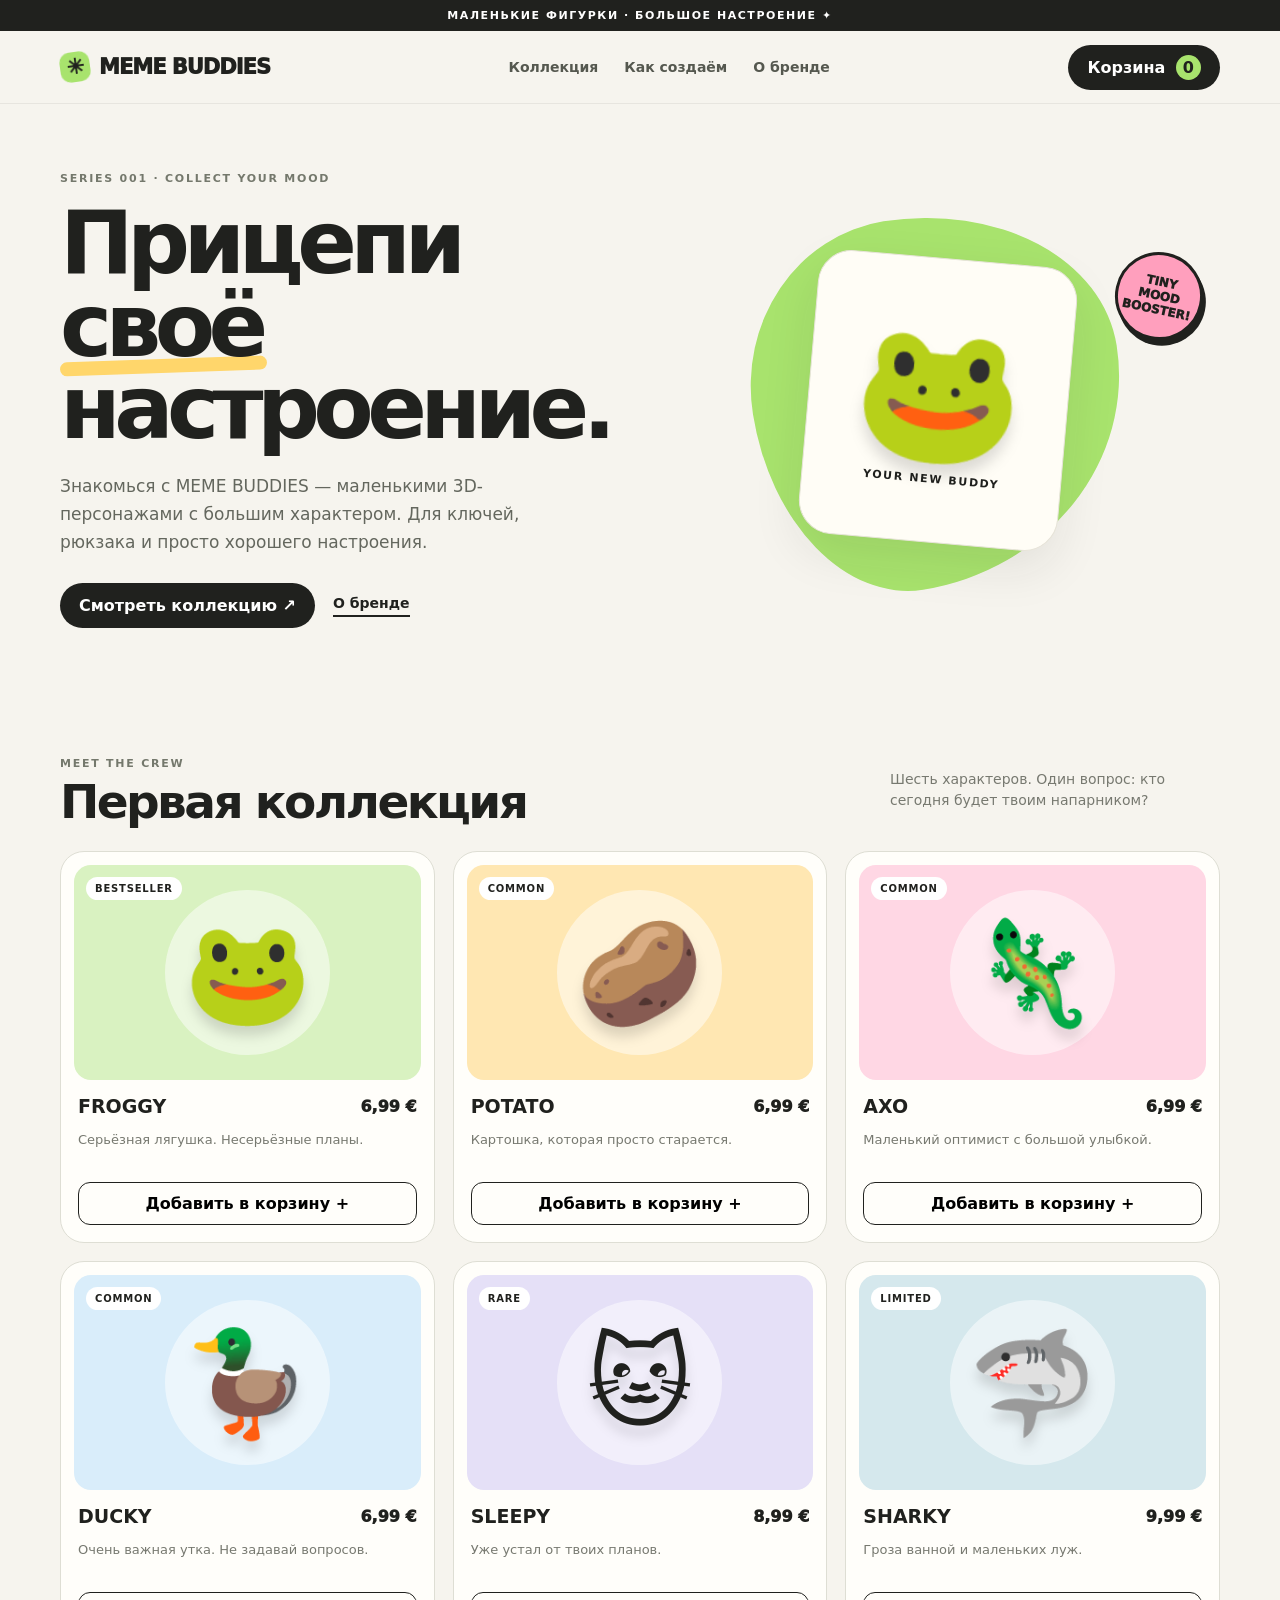
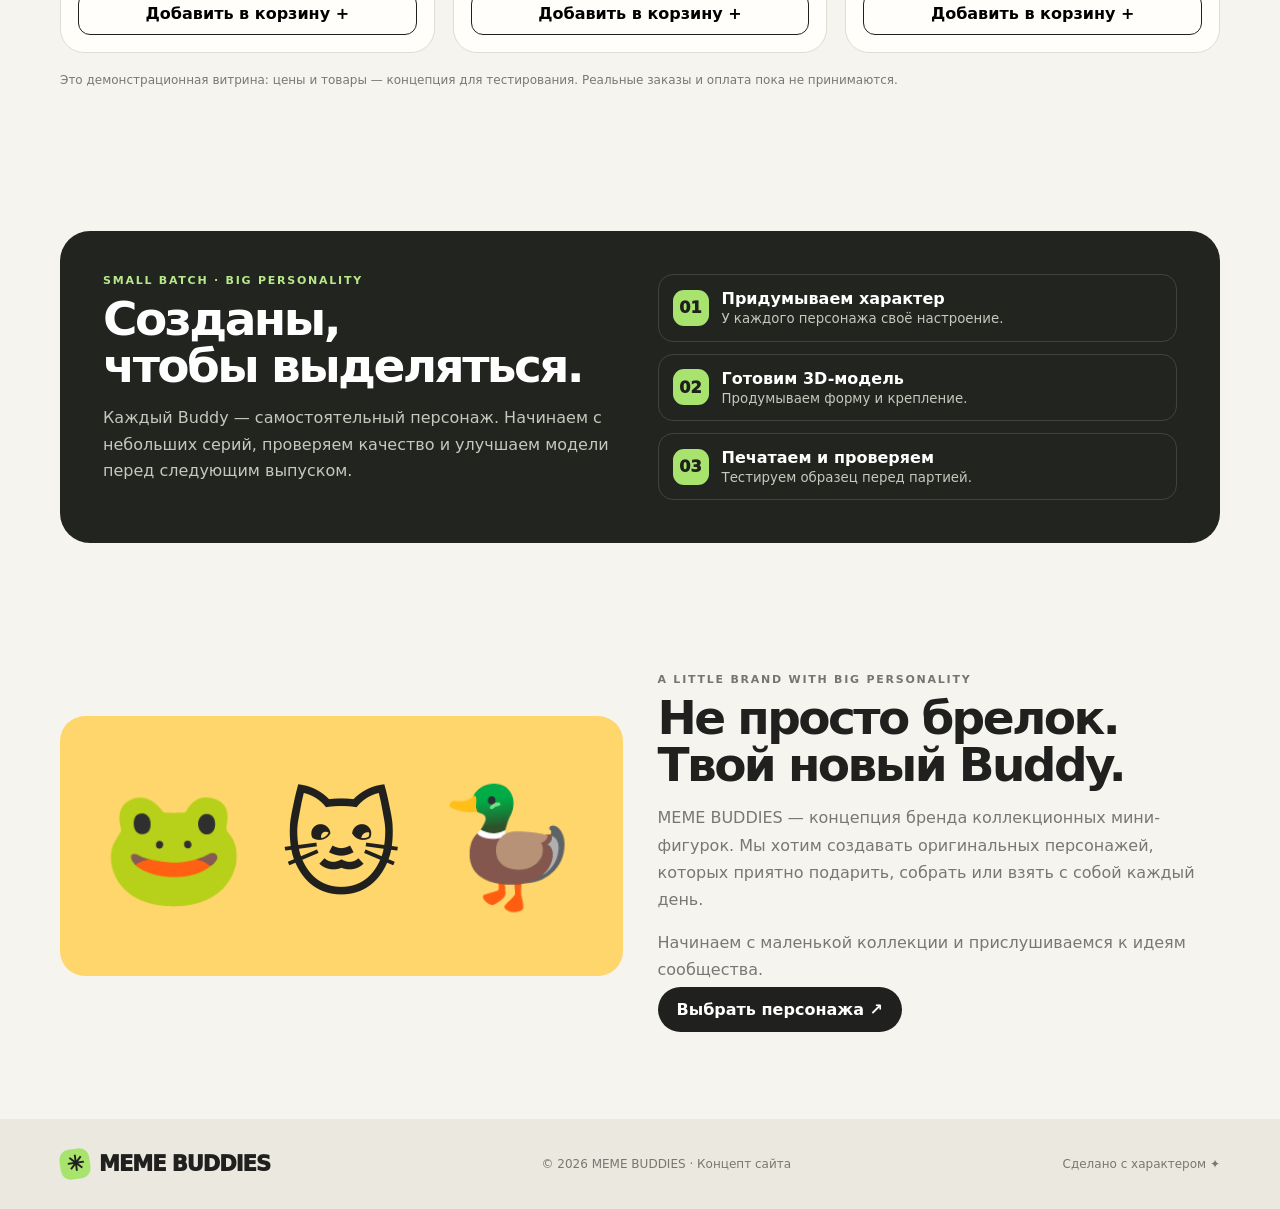
==== index.html @ 2f9e74a9 "Add MEME BUDDIES storefront prototype" ====
<!doctype html>
<html lang="ru">
<head>
<meta charset="utf-8">
<meta name="viewport" content="width=device-width,initial-scale=1">
<meta name="theme-color" content="#f6f4ee">
<meta name="description" content="MEME BUDDIES — коллекционные 3D-брелки с характером. Прицепи своё настроение!">
<title>MEME BUDDIES — прицепи своё настроение</title>
<style>
:root{--bg:#f6f4ee;--ink:#20211e;--muted:#777970;--green:#a8e36d;--pink:#ff9fbd;--yellow:#ffd66b;--blue:#a8d8f2;--line:#deded4;--white:#fffefa;--shadow:0 18px 50px #20211e17}
*{box-sizing:border-box}html{scroll-behavior:smooth}body{margin:0;background:var(--bg);color:var(--ink);font-family:Inter,system-ui,-apple-system,"Segoe UI",sans-serif}a{color:inherit;text-decoration:none}button{font:inherit;cursor:pointer}.wrap{width:min(1160px,calc(100% - 40px));margin:auto}.announcement{background:var(--ink);color:white;text-align:center;padding:9px;font-size:11px;letter-spacing:.14em;font-weight:800}header{position:sticky;top:0;z-index:5;background:#f6f4eeeF;backdrop-filter:blur(12px);border-bottom:1px solid #20211e12}.nav{height:72px;display:flex;align-items:center;justify-content:space-between;gap:20px}.logo{font-size:21px;font-weight:1000;letter-spacing:-1px;display:flex;align-items:center;gap:9px}.mark{width:30px;height:30px;border-radius:10px;background:var(--green);display:grid;place-items:center;transform:rotate(-8deg)}.navlinks{display:flex;gap:26px;font-size:14px;font-weight:700;color:#55584f}.cartbtn,.btn{border:0;border-radius:999px;background:var(--ink);color:white;padding:13px 19px;font-weight:800}.cartbtn span{background:var(--green);color:var(--ink);border-radius:50%;padding:3px 7px;margin-left:5px}.hero{padding:68px 0 62px;display:grid;grid-template-columns:1fr 1fr;align-items:center;gap:30px}.eyebrow{font-size:11px;letter-spacing:.16em;font-weight:900;color:#74786c}.hero h1{font-size:clamp(48px,7vw,88px);line-height:.94;letter-spacing:-.075em;margin:17px 0 22px}.highlight{position:relative;z-index:0}.highlight:after{content:"";position:absolute;z-index:-1;left:0;right:-5px;bottom:4px;height:14px;background:var(--yellow);border-radius:9px;transform:rotate(-2deg)}.lead{max-width:490px;color:#64675e;font-size:17px;line-height:1.65}.actions{display:flex;gap:18px;align-items:center;margin-top:27px;flex-wrap:wrap}.textlink{font-weight:800;border-bottom:2px solid;padding-bottom:4px;font-size:14px}.heroart{min-height:390px;display:grid;place-items:center;position:relative}.blob{position:absolute;width:min(370px,90%);aspect-ratio:1;background:var(--green);border-radius:43% 57% 62% 38%/46% 43% 57% 54%;transform:rotate(-9deg)}.heroitem{position:relative;width:260px;height:285px;background:#fffdf6;border:1px solid #e7e4d9;border-radius:34px;box-shadow:var(--shadow);display:grid;place-content:center;text-align:center;transform:rotate(5deg)}.frog{font-size:135px;filter:drop-shadow(0 12px 7px #0002)}.heroitem b{font-size:11px;letter-spacing:.15em}.sticker{position:absolute;right:3%;top:12%;width:88px;height:88px;border-radius:50%;border:3px solid var(--ink);background:var(--pink);display:grid;place-items:center;text-align:center;font-size:12px;font-weight:1000;transform:rotate(12deg);box-shadow:4px 5px 0 var(--ink)}section{padding:65px 0}.head{display:flex;justify-content:space-between;align-items:end;gap:20px;margin-bottom:26px}h2{font-size:clamp(32px,4vw,47px);letter-spacing:-.055em;line-height:1;margin:8px 0 0}.note{max-width:330px;color:var(--muted);font-size:14px;line-height:1.5}.products{display:grid;grid-template-columns:repeat(3,1fr);gap:18px}.product{background:var(--white);border:1px solid var(--line);border-radius:24px;padding:13px;transition:.2s}.product:hover{transform:translateY(-4px);box-shadow:var(--shadow)}.visual{height:215px;border-radius:17px;display:grid;place-items:center;position:relative;overflow:hidden}.visual:before{content:"";position:absolute;width:165px;height:165px;background:#ffffff80;border-radius:50%}.emoji{font-size:102px;z-index:1;filter:drop-shadow(0 10px 6px #0002)}.tag{position:absolute;top:12px;left:12px;background:white;border-radius:30px;padding:6px 9px;font-size:10px;font-weight:900;letter-spacing:.08em;text-transform:uppercase;z-index:2}.product:nth-child(1) .visual{background:#d9f2c1}.product:nth-child(2) .visual{background:#ffe7b2}.product:nth-child(3) .visual{background:#ffd7e4}.product:nth-child(4) .visual{background:#d9edfa}.product:nth-child(5) .visual{background:#e5e0f7}.product:nth-child(6) .visual{background:#d5e8ed}.info{padding:15px 4px 4px}.titleline{display:flex;justify-content:space-between;gap:8px;align-items:center}.titleline h3{margin:0;font-size:19px}.price{font-weight:950}.info p{color:var(--muted);font-size:13px;line-height:1.5;min-height:39px}.add{width:100%;border:1px solid var(--ink);border-radius:12px;background:transparent;padding:11px;font-weight:850}.add:hover{background:var(--ink);color:white}.fine{font-size:12px;color:var(--muted);line-height:1.5;margin-top:18px}.darkbox{background:#22241f;color:white;border-radius:30px;padding:43px;display:grid;grid-template-columns:1fr 1fr;gap:35px}.darkbox p{color:#c4c8bd;line-height:1.65}.steps{display:grid;gap:12px}.step{display:flex;gap:13px;align-items:center;padding:14px;border:1px solid #ffffff24;border-radius:15px}.num{width:36px;height:36px;flex:0 0 36px;border-radius:11px;background:var(--green);color:var(--ink);display:grid;place-items:center;font-weight:1000}.step small{display:block;color:#c4c8bd;margin-top:3px}.about{display:grid;grid-template-columns:1fr 1fr;gap:35px;align-items:center}.aboutart{background:var(--yellow);min-height:260px;border-radius:25px;display:grid;place-items:center;font-size:115px}.about p{color:var(--muted);line-height:1.7}footer{margin-top:35px;background:#eae8df;padding:30px 0}.foot{display:flex;justify-content:space-between;gap:15px;align-items:center;flex-wrap:wrap}.muted{color:var(--muted);font-size:12px}.drawerbg{display:none;position:fixed;inset:0;background:#15161180;z-index:20}.drawerbg.open{display:block}.drawer{position:absolute;right:0;top:0;height:100%;width:min(420px,100%);background:var(--bg);padding:24px;display:flex;flex-direction:column}.drawerhead{display:flex;justify-content:space-between;align-items:center}.drawerhead h2{font-size:28px}.close{border:0;border-radius:50%;width:38px;height:38px;background:#e8e6dd;font-size:21px}.cartitems{flex:1;overflow:auto;margin:18px 0}.cartline{display:flex;justify-content:space-between;gap:10px;padding:13px 0;border-bottom:1px solid var(--line)}.cartline small{display:block;color:var(--muted);margin-top:4px}.qty{display:flex;align-items:center;gap:8px}.qty button{border:1px solid var(--line);background:white;border-radius:7px;width:27px;height:27px}.total{border-top:1px solid var(--line);padding-top:16px;display:flex;justify-content:space-between;font-size:19px;font-weight:950}.empty{color:var(--muted);line-height:1.5}.toast{position:fixed;bottom:20px;left:50%;transform:translate(-50%,20px);opacity:0;pointer-events:none;background:var(--ink);color:white;padding:12px 18px;border-radius:30px;z-index:30;transition:.2s;font-size:13px}.toast.show{opacity:1;transform:translate(-50%,0)}
@media(max-width:780px){.hero{grid-template-columns:1fr;padding-top:45px}.heroart{min-height:330px}.products{grid-template-columns:repeat(2,1fr)}.darkbox,.about{grid-template-columns:1fr}.navlinks{display:none}}@media(max-width:520px){.wrap{width:calc(100% - 28px)}.nav{height:64px}.logo{font-size:18px}.hero h1{font-size:54px}.heroart{min-height:290px}.heroitem{width:220px;height:240px}.frog{font-size:110px}.products{gap:10px}.product{padding:9px;border-radius:18px}.visual{height:150px}.emoji{font-size:75px}.titleline h3{font-size:15px}.price{font-size:13px}.info p{font-size:12px;min-height:54px}.head{display:block}.note{margin-top:12px}.darkbox{padding:25px;border-radius:23px}.aboutart{min-height:210px;font-size:95px}section{padding:48px 0}}
</style>
</head>
<body>
<div class="announcement">МАЛЕНЬКИЕ ФИГУРКИ · БОЛЬШОЕ НАСТРОЕНИЕ ✦</div>
<header><div class="wrap nav"><a class="logo" href="#"><span class="mark">✳</span> MEME BUDDIES</a><nav class="navlinks"><a href="#collection">Коллекция</a><a href="#making">Как создаём</a><a href="#about">О бренде</a></nav><button class="cartbtn" onclick="openCart()">Корзина <span id="count">0</span></button></div></header>
<main>
<div class="wrap hero"><div><div class="eyebrow">SERIES 001 · COLLECT YOUR MOOD</div><h1>Прицепи<br><span class="highlight">своё</span> настроение.</h1><p class="lead">Знакомься с MEME BUDDIES — маленькими 3D-персонажами с большим характером. Для ключей, рюкзака и просто хорошего настроения.</p><div class="actions"><a class="btn" href="#collection">Смотреть коллекцию ↗</a><a class="textlink" href="#about">О бренде</a></div></div><div class="heroart"><div class="blob"></div><div class="heroitem"><div class="frog">🐸</div><b>YOUR NEW BUDDY</b></div><div class="sticker">TINY<br>MOOD<br>BOOSTER!</div></div></div>
<section id="collection"><div class="wrap"><div class="head"><div><div class="eyebrow">MEET THE CREW</div><h2>Первая коллекция</h2></div><p class="note">Шесть характеров. Один вопрос: кто сегодня будет твоим напарником?</p></div><div class="products" id="products"></div><p class="fine">Это демонстрационная витрина: цены и товары — концепция для тестирования. Реальные заказы и оплата пока не принимаются.</p></div></section>
<section id="making"><div class="wrap"><div class="darkbox"><div><div class="eyebrow" style="color:#b8e98a">SMALL BATCH · BIG PERSONALITY</div><h2>Созданы,<br>чтобы выделяться.</h2><p>Каждый Buddy — самостоятельный персонаж. Начинаем с небольших серий, проверяем качество и улучшаем модели перед следующим выпуском.</p></div><div class="steps"><div class="step"><div class="num">01</div><div><b>Придумываем характер</b><small>У каждого персонажа своё настроение.</small></div></div><div class="step"><div class="num">02</div><div><b>Готовим 3D-модель</b><small>Продумываем форму и крепление.</small></div></div><div class="step"><div class="num">03</div><div><b>Печатаем и проверяем</b><small>Тестируем образец перед партией.</small></div></div></div></div></div></section>
<section id="about"><div class="wrap about"><div class="aboutart">🐸 🐱 🦆</div><div><div class="eyebrow">A LITTLE BRAND WITH BIG PERSONALITY</div><h2>Не просто брелок.<br>Твой новый Buddy.</h2><p>MEME BUDDIES — концепция бренда коллекционных мини-фигурок. Мы хотим создавать оригинальных персонажей, которых приятно подарить, собрать или взять с собой каждый день.</p><p>Начинаем с маленькой коллекции и прислушиваемся к идеям сообщества.</p><a class="btn" href="#collection">Выбрать персонажа ↗</a></div></div></section>
</main>
<footer><div class="wrap foot"><a class="logo" href="#"><span class="mark">✳</span> MEME BUDDIES</a><span class="muted">© 2026 MEME BUDDIES · Концепт сайта</span><span class="muted">Сделано с характером ✦</span></div></footer>
<div class="drawerbg" id="drawer" role="dialog" aria-modal="true" aria-label="Корзина"><div style="position:absolute;inset:0" onclick="closeCart()"></div><aside class="drawer"><div class="drawerhead"><h2>Твоя корзина</h2><button class="close" onclick="closeCart()" aria-label="Закрыть">×</button></div><div class="cartitems" id="cartitems"></div><div class="total"><span>Итого</span><span id="total">0,00 €</span></div><p class="fine">Демо-режим: оформление заказа и оплата не подключены.</p></aside></div><div class="toast" id="toast">Добавлено ✦</div>
<script>
const items=[{id:'frog',name:'FROGGY',desc:'Серьёзная лягушка. Несерьёзные планы.',price:6.99,emoji:'🐸',tag:'Bestseller'},{id:'potato',name:'POTATO',desc:'Картошка, которая просто старается.',price:6.99,emoji:'🥔',tag:'Common'},{id:'axo',name:'AXO',desc:'Маленький оптимист с большой улыбкой.',price:6.99,emoji:'🦎',tag:'Common'},{id:'duck',name:'DUCKY',desc:'Очень важная утка. Не задавай вопросов.',price:6.99,emoji:'🦆',tag:'Common'},{id:'sleepy',name:'SLEEPY',desc:'Уже устал от твоих планов.',price:8.99,emoji:'🐱',tag:'Rare'},{id:'shark',name:'SHARKY',desc:'Гроза ванной и маленьких луж.',price:9.99,emoji:'🦈',tag:'Limited'}];
const cart={};const money=n=>n.toLocaleString('de-DE',{style:'currency',currency:'EUR'});
document.getElementById('products').innerHTML=items.map(p=>'<article class="product"><div class="visual"><span class="tag">'+p.tag+'</span><span class="emoji">'+p.emoji+'</span></div><div class="info"><div class="titleline"><h3>'+p.name+'</h3><span class="price">'+money(p.price)+'</span></div><p>'+p.desc+'</p><button class="add" onclick="add(\''+p.id+'\')">Добавить в корзину +</button></div></article>').join('');
function add(id){cart[id]=(cart[id]||0)+1;renderCart();toast('Добавлено в корзину ✦')}
function change(id,d){cart[id]=(cart[id]||0)+d;if(cart[id]<=0)delete cart[id];renderCart()}
function renderCart(){document.getElementById('count').textContent=Object.values(cart).reduce((a,b)=>a+b,0);document.getElementById('cartitems').innerHTML=items.filter(p=>cart[p.id]).map(p=>'<div class="cartline"><div><b>'+p.emoji+' '+p.name+'</b><small>'+money(p.price)+' за штуку</small></div><div class="qty"><button onclick="change(\''+p.id+'\',-1)">−</button><b>'+cart[p.id]+'</b><button onclick="change(\''+p.id+'\',1)">+</button></div></div>').join('')||'<p class="empty">Пока пусто. Твой первый Buddy уже ждёт! 🐸</p>';document.getElementById('total').textContent=money(items.reduce((s,p)=>s+(cart[p.id]||0)*p.price,0))}
function openCart(){document.getElementById('drawer').classList.add('open')}function closeCart(){document.getElementById('drawer').classList.remove('open')}
let timer;function toast(s){const el=document.getElementById('toast');el.textContent=s;el.classList.add('show');clearTimeout(timer);timer=setTimeout(()=>el.classList.remove('show'),2100)}
renderCart();
</script>
</body></html>
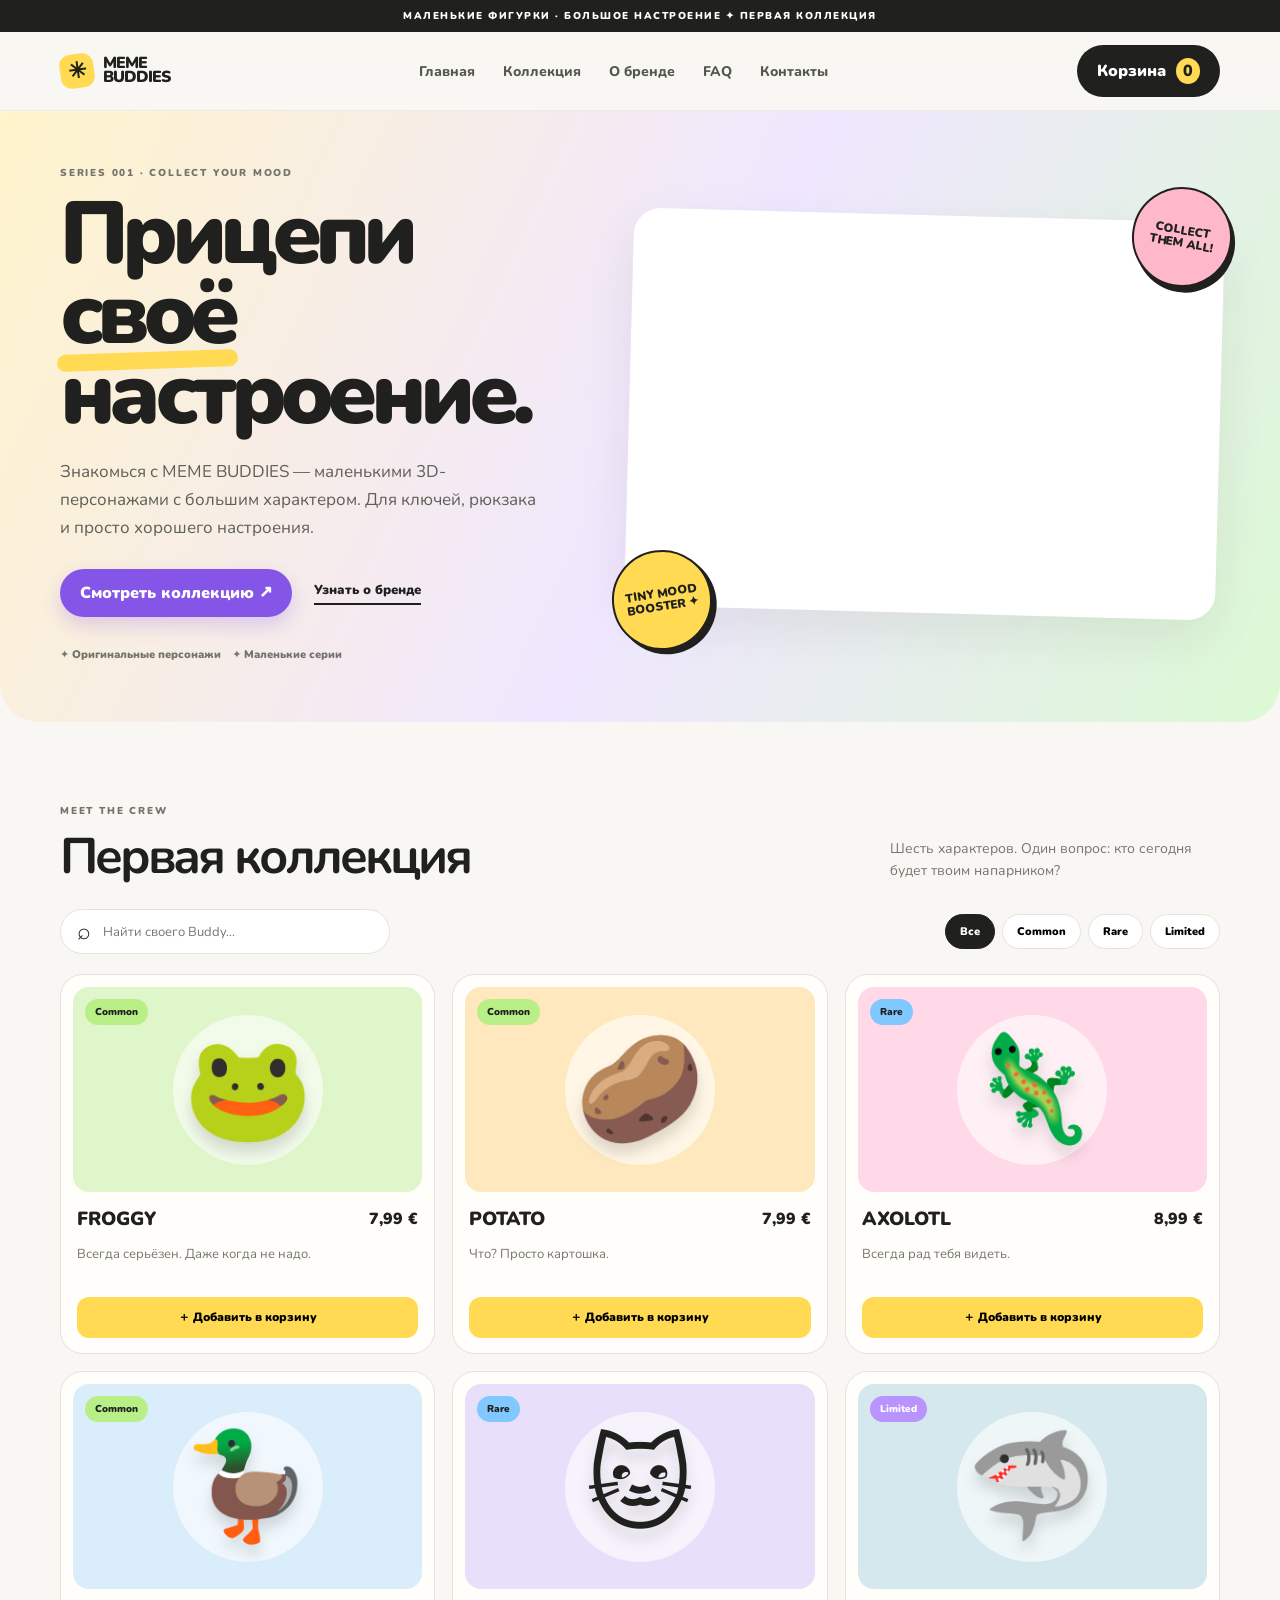
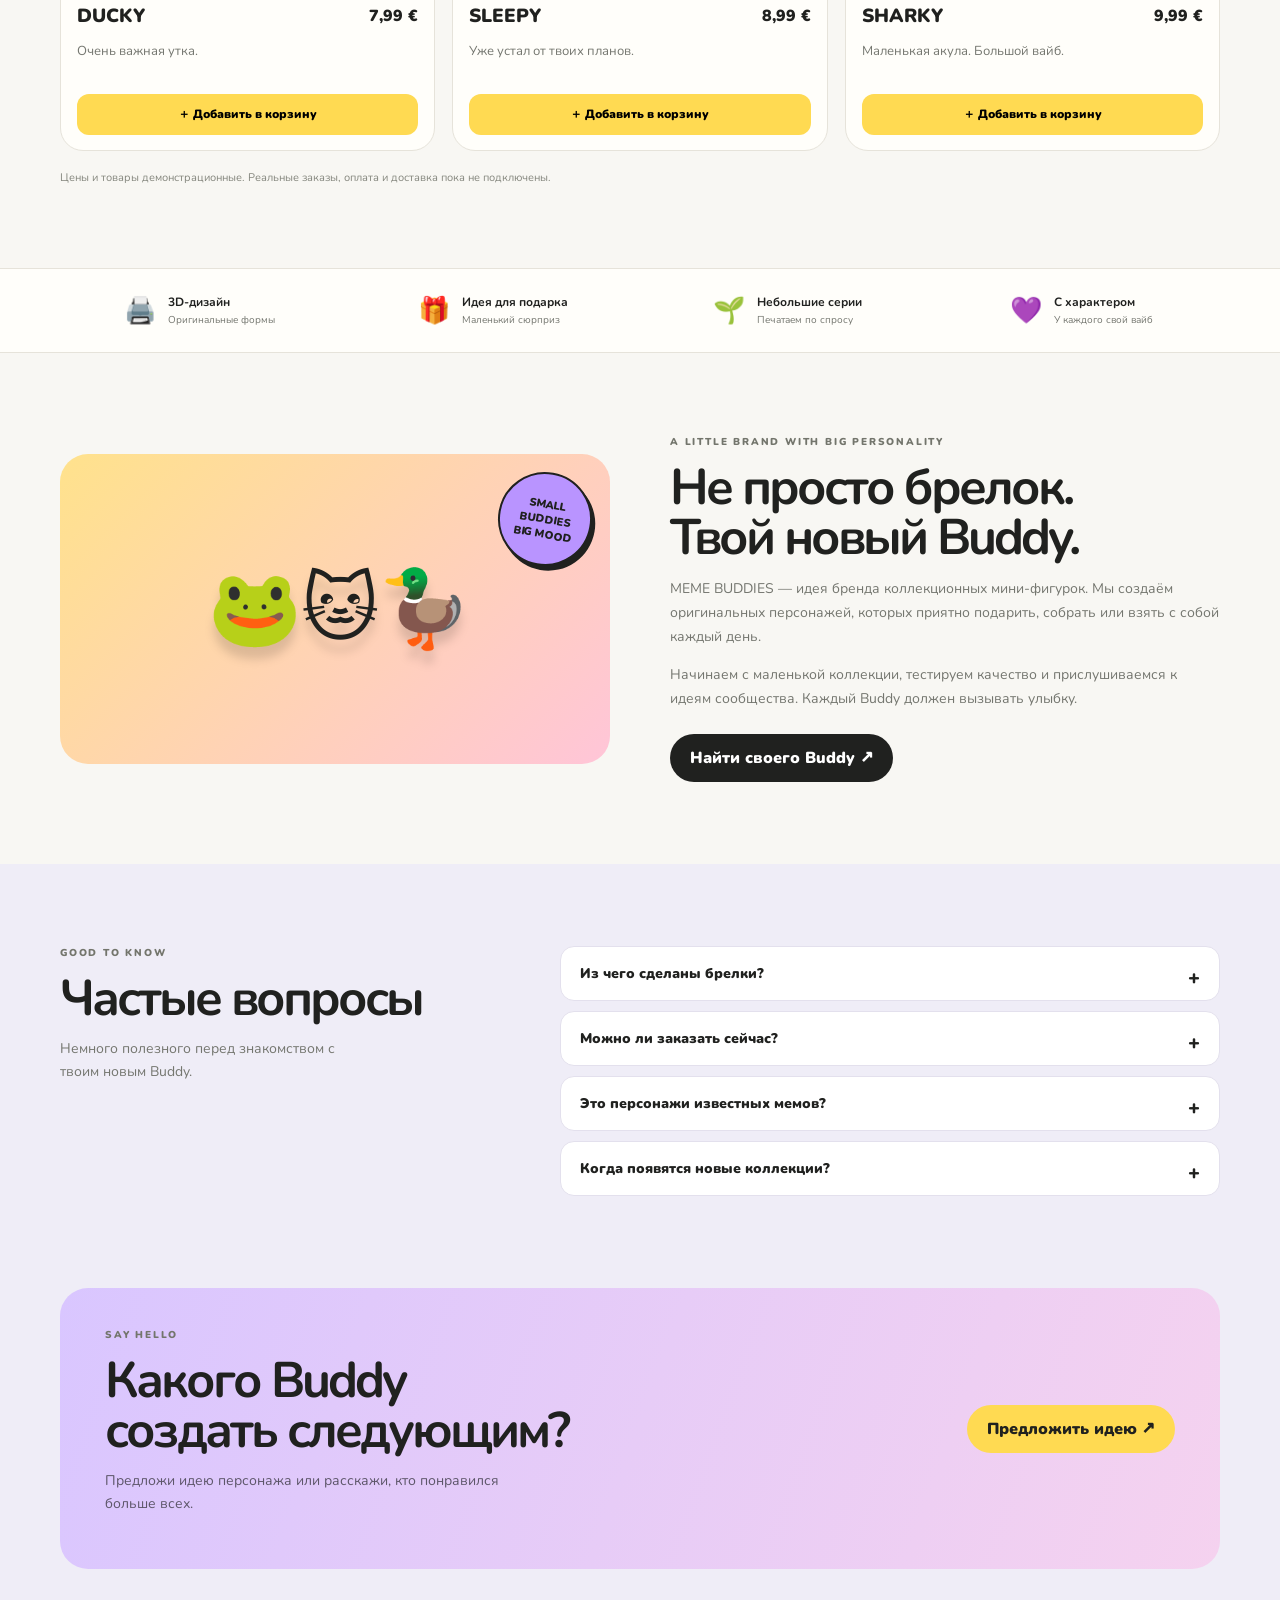
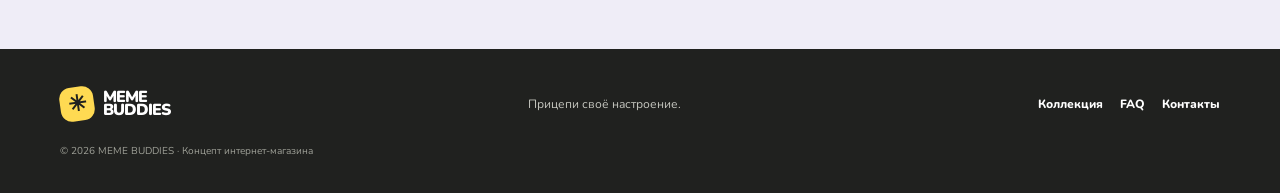
==== commit 927a51d6: "Upgrade My Shop to full MEME BUDDIES storefront" ====
--- a/index.html
+++ b/index.html
@@ -1,37 +1,32 @@
 <!doctype html>
-<html lang="ru">
-<head>
-<meta charset="utf-8">
-<meta name="viewport" content="width=device-width,initial-scale=1">
-<meta name="theme-color" content="#f6f4ee">
-<meta name="description" content="MEME BUDDIES — коллекционные 3D-брелки с характером. Прицепи своё настроение!">
-<title>MEME BUDDIES — прицепи своё настроение</title>
-<style>
-:root{--bg:#f6f4ee;--ink:#20211e;--muted:#777970;--green:#a8e36d;--pink:#ff9fbd;--yellow:#ffd66b;--blue:#a8d8f2;--line:#deded4;--white:#fffefa;--shadow:0 18px 50px #20211e17}
-*{box-sizing:border-box}html{scroll-behavior:smooth}body{margin:0;background:var(--bg);color:var(--ink);font-family:Inter,system-ui,-apple-system,"Segoe UI",sans-serif}a{color:inherit;text-decoration:none}button{font:inherit;cursor:pointer}.wrap{width:min(1160px,calc(100% - 40px));margin:auto}.announcement{background:var(--ink);color:white;text-align:center;padding:9px;font-size:11px;letter-spacing:.14em;font-weight:800}header{position:sticky;top:0;z-index:5;background:#f6f4eeeF;backdrop-filter:blur(12px);border-bottom:1px solid #20211e12}.nav{height:72px;display:flex;align-items:center;justify-content:space-between;gap:20px}.logo{font-size:21px;font-weight:1000;letter-spacing:-1px;display:flex;align-items:center;gap:9px}.mark{width:30px;height:30px;border-radius:10px;background:var(--green);display:grid;place-items:center;transform:rotate(-8deg)}.navlinks{display:flex;gap:26px;font-size:14px;font-weight:700;color:#55584f}.cartbtn,.btn{border:0;border-radius:999px;background:var(--ink);color:white;padding:13px 19px;font-weight:800}.cartbtn span{background:var(--green);color:var(--ink);border-radius:50%;padding:3px 7px;margin-left:5px}.hero{padding:68px 0 62px;display:grid;grid-template-columns:1fr 1fr;align-items:center;gap:30px}.eyebrow{font-size:11px;letter-spacing:.16em;font-weight:900;color:#74786c}.hero h1{font-size:clamp(48px,7vw,88px);line-height:.94;letter-spacing:-.075em;margin:17px 0 22px}.highlight{position:relative;z-index:0}.highlight:after{content:"";position:absolute;z-index:-1;left:0;right:-5px;bottom:4px;height:14px;background:var(--yellow);border-radius:9px;transform:rotate(-2deg)}.lead{max-width:490px;color:#64675e;font-size:17px;line-height:1.65}.actions{display:flex;gap:18px;align-items:center;margin-top:27px;flex-wrap:wrap}.textlink{font-weight:800;border-bottom:2px solid;padding-bottom:4px;font-size:14px}.heroart{min-height:390px;display:grid;place-items:center;position:relative}.blob{position:absolute;width:min(370px,90%);aspect-ratio:1;background:var(--green);border-radius:43% 57% 62% 38%/46% 43% 57% 54%;transform:rotate(-9deg)}.heroitem{position:relative;width:260px;height:285px;background:#fffdf6;border:1px solid #e7e4d9;border-radius:34px;box-shadow:var(--shadow);display:grid;place-content:center;text-align:center;transform:rotate(5deg)}.frog{font-size:135px;filter:drop-shadow(0 12px 7px #0002)}.heroitem b{font-size:11px;letter-spacing:.15em}.sticker{position:absolute;right:3%;top:12%;width:88px;height:88px;border-radius:50%;border:3px solid var(--ink);background:var(--pink);display:grid;place-items:center;text-align:center;font-size:12px;font-weight:1000;transform:rotate(12deg);box-shadow:4px 5px 0 var(--ink)}section{padding:65px 0}.head{display:flex;justify-content:space-between;align-items:end;gap:20px;margin-bottom:26px}h2{font-size:clamp(32px,4vw,47px);letter-spacing:-.055em;line-height:1;margin:8px 0 0}.note{max-width:330px;color:var(--muted);font-size:14px;line-height:1.5}.products{display:grid;grid-template-columns:repeat(3,1fr);gap:18px}.product{background:var(--white);border:1px solid var(--line);border-radius:24px;padding:13px;transition:.2s}.product:hover{transform:translateY(-4px);box-shadow:var(--shadow)}.visual{height:215px;border-radius:17px;display:grid;place-items:center;position:relative;overflow:hidden}.visual:before{content:"";position:absolute;width:165px;height:165px;background:#ffffff80;border-radius:50%}.emoji{font-size:102px;z-index:1;filter:drop-shadow(0 10px 6px #0002)}.tag{position:absolute;top:12px;left:12px;background:white;border-radius:30px;padding:6px 9px;font-size:10px;font-weight:900;letter-spacing:.08em;text-transform:uppercase;z-index:2}.product:nth-child(1) .visual{background:#d9f2c1}.product:nth-child(2) .visual{background:#ffe7b2}.product:nth-child(3) .visual{background:#ffd7e4}.product:nth-child(4) .visual{background:#d9edfa}.product:nth-child(5) .visual{background:#e5e0f7}.product:nth-child(6) .visual{background:#d5e8ed}.info{padding:15px 4px 4px}.titleline{display:flex;justify-content:space-between;gap:8px;align-items:center}.titleline h3{margin:0;font-size:19px}.price{font-weight:950}.info p{color:var(--muted);font-size:13px;line-height:1.5;min-height:39px}.add{width:100%;border:1px solid var(--ink);border-radius:12px;background:transparent;padding:11px;font-weight:850}.add:hover{background:var(--ink);color:white}.fine{font-size:12px;color:var(--muted);line-height:1.5;margin-top:18px}.darkbox{background:#22241f;color:white;border-radius:30px;padding:43px;display:grid;grid-template-columns:1fr 1fr;gap:35px}.darkbox p{color:#c4c8bd;line-height:1.65}.steps{display:grid;gap:12px}.step{display:flex;gap:13px;align-items:center;padding:14px;border:1px solid #ffffff24;border-radius:15px}.num{width:36px;height:36px;flex:0 0 36px;border-radius:11px;background:var(--green);color:var(--ink);display:grid;place-items:center;font-weight:1000}.step small{display:block;color:#c4c8bd;margin-top:3px}.about{display:grid;grid-template-columns:1fr 1fr;gap:35px;align-items:center}.aboutart{background:var(--yellow);min-height:260px;border-radius:25px;display:grid;place-items:center;font-size:115px}.about p{color:var(--muted);line-height:1.7}footer{margin-top:35px;background:#eae8df;padding:30px 0}.foot{display:flex;justify-content:space-between;gap:15px;align-items:center;flex-wrap:wrap}.muted{color:var(--muted);font-size:12px}.drawerbg{display:none;position:fixed;inset:0;background:#15161180;z-index:20}.drawerbg.open{display:block}.drawer{position:absolute;right:0;top:0;height:100%;width:min(420px,100%);background:var(--bg);padding:24px;display:flex;flex-direction:column}.drawerhead{display:flex;justify-content:space-between;align-items:center}.drawerhead h2{font-size:28px}.close{border:0;border-radius:50%;width:38px;height:38px;background:#e8e6dd;font-size:21px}.cartitems{flex:1;overflow:auto;margin:18px 0}.cartline{display:flex;justify-content:space-between;gap:10px;padding:13px 0;border-bottom:1px solid var(--line)}.cartline small{display:block;color:var(--muted);margin-top:4px}.qty{display:flex;align-items:center;gap:8px}.qty button{border:1px solid var(--line);background:white;border-radius:7px;width:27px;height:27px}.total{border-top:1px solid var(--line);padding-top:16px;display:flex;justify-content:space-between;font-size:19px;font-weight:950}.empty{color:var(--muted);line-height:1.5}.toast{position:fixed;bottom:20px;left:50%;transform:translate(-50%,20px);opacity:0;pointer-events:none;background:var(--ink);color:white;padding:12px 18px;border-radius:30px;z-index:30;transition:.2s;font-size:13px}.toast.show{opacity:1;transform:translate(-50%,0)}
-@media(max-width:780px){.hero{grid-template-columns:1fr;padding-top:45px}.heroart{min-height:330px}.products{grid-template-columns:repeat(2,1fr)}.darkbox,.about{grid-template-columns:1fr}.navlinks{display:none}}@media(max-width:520px){.wrap{width:calc(100% - 28px)}.nav{height:64px}.logo{font-size:18px}.hero h1{font-size:54px}.heroart{min-height:290px}.heroitem{width:220px;height:240px}.frog{font-size:110px}.products{gap:10px}.product{padding:9px;border-radius:18px}.visual{height:150px}.emoji{font-size:75px}.titleline h3{font-size:15px}.price{font-size:13px}.info p{font-size:12px;min-height:54px}.head{display:block}.note{margin-top:12px}.darkbox{padding:25px;border-radius:23px}.aboutart{min-height:210px;font-size:95px}section{padding:48px 0}}
-</style>
-</head>
-<body>
-<div class="announcement">МАЛЕНЬКИЕ ФИГУРКИ · БОЛЬШОЕ НАСТРОЕНИЕ ✦</div>
-<header><div class="wrap nav"><a class="logo" href="#"><span class="mark">✳</span> MEME BUDDIES</a><nav class="navlinks"><a href="#collection">Коллекция</a><a href="#making">Как создаём</a><a href="#about">О бренде</a></nav><button class="cartbtn" onclick="openCart()">Корзина <span id="count">0</span></button></div></header>
+<html lang="ru"><head>
+<meta charset="utf-8"><meta name="viewport" content="width=device-width,initial-scale=1"><meta name="theme-color" content="#f8f7f3">
+<meta name="description" content="MEME BUDDIES — оригинальные коллекционные 3D-брелки. Прицепи своё настроение!">
+<title>MEME BUDDIES — прицепи своё настроение</title><link rel="icon" href="assets/favicon.svg" type="image/svg+xml">
+<link rel="preconnect" href="https://fonts.googleapis.com"><link rel="preconnect" href="https://fonts.gstatic.com" crossorigin>
+<link href="https://fonts.googleapis.com/css2?family=Nunito:wght@400;600;700;800;900;1000&display=swap" rel="stylesheet">
+<link rel="stylesheet" href="styles.css"><script src="app.js" defer></script></head><body>
+<div class="announcement">МАЛЕНЬКИЕ ФИГУРКИ · БОЛЬШОЕ НАСТРОЕНИЕ ✦ ПЕРВАЯ КОЛЛЕКЦИЯ</div>
+<header class="site-header"><div class="container nav"><a class="brand" href="#home"><span class="brand-mark">✳</span><span>MEME<br>BUDDIES</span></a>
+<button class="menu-toggle" id="menuToggle" aria-label="Открыть меню" aria-expanded="false">☰</button>
+<nav class="nav-links" id="navLinks"><a href="#home">Главная</a><a href="#shop">Коллекция</a><a href="#about">О бренде</a><a href="#faq">FAQ</a><a href="#contact">Контакты</a></nav>
+<button class="cart-button" id="openCart">Корзина <span id="cartCount">0</span></button></div></header>
 <main>
-<div class="wrap hero"><div><div class="eyebrow">SERIES 001 · COLLECT YOUR MOOD</div><h1>Прицепи<br><span class="highlight">своё</span> настроение.</h1><p class="lead">Знакомься с MEME BUDDIES — маленькими 3D-персонажами с большим характером. Для ключей, рюкзака и просто хорошего настроения.</p><div class="actions"><a class="btn" href="#collection">Смотреть коллекцию ↗</a><a class="textlink" href="#about">О бренде</a></div></div><div class="heroart"><div class="blob"></div><div class="heroitem"><div class="frog">🐸</div><b>YOUR NEW BUDDY</b></div><div class="sticker">TINY<br>MOOD<br>BOOSTER!</div></div></div>
-<section id="collection"><div class="wrap"><div class="head"><div><div class="eyebrow">MEET THE CREW</div><h2>Первая коллекция</h2></div><p class="note">Шесть характеров. Один вопрос: кто сегодня будет твоим напарником?</p></div><div class="products" id="products"></div><p class="fine">Это демонстрационная витрина: цены и товары — концепция для тестирования. Реальные заказы и оплата пока не принимаются.</p></div></section>
-<section id="making"><div class="wrap"><div class="darkbox"><div><div class="eyebrow" style="color:#b8e98a">SMALL BATCH · BIG PERSONALITY</div><h2>Созданы,<br>чтобы выделяться.</h2><p>Каждый Buddy — самостоятельный персонаж. Начинаем с небольших серий, проверяем качество и улучшаем модели перед следующим выпуском.</p></div><div class="steps"><div class="step"><div class="num">01</div><div><b>Придумываем характер</b><small>У каждого персонажа своё настроение.</small></div></div><div class="step"><div class="num">02</div><div><b>Готовим 3D-модель</b><small>Продумываем форму и крепление.</small></div></div><div class="step"><div class="num">03</div><div><b>Печатаем и проверяем</b><small>Тестируем образец перед партией.</small></div></div></div></div></div></section>
-<section id="about"><div class="wrap about"><div class="aboutart">🐸 🐱 🦆</div><div><div class="eyebrow">A LITTLE BRAND WITH BIG PERSONALITY</div><h2>Не просто брелок.<br>Твой новый Buddy.</h2><p>MEME BUDDIES — концепция бренда коллекционных мини-фигурок. Мы хотим создавать оригинальных персонажей, которых приятно подарить, собрать или взять с собой каждый день.</p><p>Начинаем с маленькой коллекции и прислушиваемся к идеям сообщества.</p><a class="btn" href="#collection">Выбрать персонажа ↗</a></div></div></section>
+<section class="hero" id="home"><div class="container hero-grid"><div class="hero-copy"><p class="eyebrow">SERIES 001 · COLLECT YOUR MOOD</p>
+<h1>Прицепи<br><span>своё</span> настроение.</h1><p class="hero-lead">Знакомься с MEME BUDDIES — маленькими 3D-персонажами с большим характером. Для ключей, рюкзака и просто хорошего настроения.</p>
+<div class="hero-actions"><a class="button button-primary" href="#shop">Смотреть коллекцию ↗</a><a class="underlink" href="#about">Узнать о бренде</a></div><div class="hero-proof">✦ Оригинальные персонажи　✦ Маленькие серии</div></div>
+<div class="hero-art"><div class="hero-image-wrap"><img src="assets/meme-buddies-concept.jpg" alt="Созданный визуальный концепт коллекции MEME BUDDIES" class="hero-image"></div><div class="floating-note note-one">COLLECT<br>THEM ALL!</div><div class="floating-note note-two">TINY MOOD<br>BOOSTER ✦</div></div></div></section>
+<section class="section" id="shop"><div class="container"><div class="section-heading"><div><p class="eyebrow">MEET THE CREW</p><h2>Первая коллекция</h2></div><p>Шесть характеров. Один вопрос: кто сегодня будет твоим напарником?</p></div>
+<div class="shop-tools"><label class="search-box"><span>⌕</span><input id="searchInput" type="search" placeholder="Найти своего Buddy..." aria-label="Поиск товаров"></label><div class="filters"><button class="filter active" data-filter="all">Все</button><button class="filter" data-filter="common">Common</button><button class="filter" data-filter="rare">Rare</button><button class="filter" data-filter="limited">Limited</button></div></div>
+<div class="product-grid" id="productGrid" aria-live="polite"></div><p class="demo-note">Цены и товары демонстрационные. Реальные заказы, оплата и доставка пока не подключены.</p></div></section>
+<section class="perks-section"><div class="container perks"><div class="perk"><span>🖨️</span><div><b>3D-дизайн</b><small>Оригинальные формы</small></div></div><div class="perk"><span>🎁</span><div><b>Идея для подарка</b><small>Маленький сюрприз</small></div></div><div class="perk"><span>🌱</span><div><b>Небольшие серии</b><small>Печатаем по спросу</small></div></div><div class="perk"><span>💜</span><div><b>С характером</b><small>У каждого свой вайб</small></div></div></div></section>
+<section class="section" id="about"><div class="container about-grid"><div class="about-art"><div class="about-sticker">SMALL<br>BUDDIES<br>BIG MOOD</div><div class="about-emoji">🐸 🐱 🦆</div></div><div><p class="eyebrow">A LITTLE BRAND WITH BIG PERSONALITY</p><h2>Не просто брелок.<br>Твой новый Buddy.</h2><p>MEME BUDDIES — идея бренда коллекционных мини-фигурок. Мы создаём оригинальных персонажей, которых приятно подарить, собрать или взять с собой каждый день.</p><p>Начинаем с маленькой коллекции, тестируем качество и прислушиваемся к идеям сообщества. Каждый Buddy должен вызывать улыбку.</p><a class="button button-dark" href="#shop">Найти своего Buddy ↗</a></div></div></section>
+<section class="faq-section section" id="faq"><div class="container faq-grid"><div><p class="eyebrow">GOOD TO KNOW</p><h2>Частые вопросы</h2><p class="section-sub">Немного полезного перед знакомством с твоим новым Buddy.</p></div><div class="faq-list">
+<details><summary>Из чего сделаны брелки?</summary><p>Концепция предполагает 3D-печать пластиком PLA. Материал, прочность и финиш конкретных изделий нужно подтвердить после тестовых образцов.</p></details>
+<details><summary>Можно ли заказать сейчас?</summary><p>Пока сайт — демонстрационный проект. Корзина сохраняет выбранные товары, но оформление заказов и приём платежей ещё не подключены.</p></details>
+<details><summary>Это персонажи известных мемов?</summary><p>Нет. Персонажи MEME BUDDIES задумываются как оригинальные дизайны, а не копии чужих героев или брендов.</p></details>
+<details><summary>Когда появятся новые коллекции?</summary><p>Новые серии планируется выпускать после проверки спроса и качества первой коллекции.</p></details></div></div></section>
+<section class="contact-section" id="contact"><div class="container contact-card"><div><p class="eyebrow">SAY HELLO</p><h2>Какого Buddy<br>создать следующим?</h2><p>Предложи идею персонажа или расскажи, кто понравился больше всех.</p></div><a class="button button-yellow" href="https://github.com/pugartj-a11y/My-Shop/issues" target="_blank" rel="noopener">Предложить идею ↗</a></div></section>
 </main>
-<footer><div class="wrap foot"><a class="logo" href="#"><span class="mark">✳</span> MEME BUDDIES</a><span class="muted">© 2026 MEME BUDDIES · Концепт сайта</span><span class="muted">Сделано с характером ✦</span></div></footer>
-<div class="drawerbg" id="drawer" role="dialog" aria-modal="true" aria-label="Корзина"><div style="position:absolute;inset:0" onclick="closeCart()"></div><aside class="drawer"><div class="drawerhead"><h2>Твоя корзина</h2><button class="close" onclick="closeCart()" aria-label="Закрыть">×</button></div><div class="cartitems" id="cartitems"></div><div class="total"><span>Итого</span><span id="total">0,00 €</span></div><p class="fine">Демо-режим: оформление заказа и оплата не подключены.</p></aside></div><div class="toast" id="toast">Добавлено ✦</div>
-<script>
-const items=[{id:'frog',name:'FROGGY',desc:'Серьёзная лягушка. Несерьёзные планы.',price:6.99,emoji:'🐸',tag:'Bestseller'},{id:'potato',name:'POTATO',desc:'Картошка, которая просто старается.',price:6.99,emoji:'🥔',tag:'Common'},{id:'axo',name:'AXO',desc:'Маленький оптимист с большой улыбкой.',price:6.99,emoji:'🦎',tag:'Common'},{id:'duck',name:'DUCKY',desc:'Очень важная утка. Не задавай вопросов.',price:6.99,emoji:'🦆',tag:'Common'},{id:'sleepy',name:'SLEEPY',desc:'Уже устал от твоих планов.',price:8.99,emoji:'🐱',tag:'Rare'},{id:'shark',name:'SHARKY',desc:'Гроза ванной и маленьких луж.',price:9.99,emoji:'🦈',tag:'Limited'}];
-const cart={};const money=n=>n.toLocaleString('de-DE',{style:'currency',currency:'EUR'});
-document.getElementById('products').innerHTML=items.map(p=>'<article class="product"><div class="visual"><span class="tag">'+p.tag+'</span><span class="emoji">'+p.emoji+'</span></div><div class="info"><div class="titleline"><h3>'+p.name+'</h3><span class="price">'+money(p.price)+'</span></div><p>'+p.desc+'</p><button class="add" onclick="add(\''+p.id+'\')">Добавить в корзину +</button></div></article>').join('');
-function add(id){cart[id]=(cart[id]||0)+1;renderCart();toast('Добавлено в корзину ✦')}
-function change(id,d){cart[id]=(cart[id]||0)+d;if(cart[id]<=0)delete cart[id];renderCart()}
-function renderCart(){document.getElementById('count').textContent=Object.values(cart).reduce((a,b)=>a+b,0);document.getElementById('cartitems').innerHTML=items.filter(p=>cart[p.id]).map(p=>'<div class="cartline"><div><b>'+p.emoji+' '+p.name+'</b><small>'+money(p.price)+' за штуку</small></div><div class="qty"><button onclick="change(\''+p.id+'\',-1)">−</button><b>'+cart[p.id]+'</b><button onclick="change(\''+p.id+'\',1)">+</button></div></div>').join('')||'<p class="empty">Пока пусто. Твой первый Buddy уже ждёт! 🐸</p>';document.getElementById('total').textContent=money(items.reduce((s,p)=>s+(cart[p.id]||0)*p.price,0))}
-function openCart(){document.getElementById('drawer').classList.add('open')}function closeCart(){document.getElementById('drawer').classList.remove('open')}
-let timer;function toast(s){const el=document.getElementById('toast');el.textContent=s;el.classList.add('show');clearTimeout(timer);timer=setTimeout(()=>el.classList.remove('show'),2100)}
-renderCart();
-</script>
-</body></html>+<footer class="site-footer"><div class="container footer-inner"><a class="brand" href="#home"><span class="brand-mark">✳</span><span>MEME<br>BUDDIES</span></a><p>Прицепи своё настроение.</p><div class="footer-links"><a href="#shop">Коллекция</a><a href="#faq">FAQ</a><a href="#contact">Контакты</a></div><small>© <span id="year"></span> MEME BUDDIES · Концепт интернет-магазина</small></div></footer>
+<div class="cart-backdrop" id="cartBackdrop" hidden><aside class="cart-drawer" role="dialog" aria-modal="true" aria-labelledby="cartTitle"><div class="cart-head"><h2 id="cartTitle">Твоя корзина</h2><button id="closeCart" class="icon-button" aria-label="Закрыть корзину">×</button></div><div id="cartItems" class="cart-items"></div><div class="cart-bottom"><div class="cart-total"><span>Итого</span><strong id="cartTotal">0,00 €</strong></div><button class="button button-primary checkout-button" id="checkoutButton">Перейти к заказу</button><p class="demo-note">Демо-режим: реальные заказы и платежи не принимаются.</p></div></aside></div><div class="toast" id="toast" role="status" aria-live="polite"></div></body></html>
--- a/styles.css
+++ b/styles.css
@@ -0,0 +1 @@
+:root{--ink:#20211f;--muted:#74766f;--paper:#f8f7f3;--white:#fffefa;--green:#b9ef87;--yellow:#ffda52;--pink:#ffb7ca;--purple:#b994ff;--line:#e6e3da;--shadow:0 18px 50px #22231d14}*{box-sizing:border-box}html{scroll-behavior:smooth;scroll-padding-top:90px}body{margin:0;background:var(--paper);color:var(--ink);font-family:Nunito,system-ui,sans-serif}a{color:inherit;text-decoration:none}button,input{font:inherit}button{cursor:pointer}.container{width:min(1160px,calc(100% - 44px));margin:auto}.announcement{background:var(--ink);color:white;text-align:center;padding:9px 12px;font-size:10px;font-weight:1000;letter-spacing:.15em}.site-header{position:sticky;top:0;z-index:10;background:#f8f7f3ed;backdrop-filter:blur(14px);border-bottom:1px solid #20211e10}.nav{height:78px;display:flex;align-items:center;justify-content:space-between;gap:24px}.brand{display:flex;align-items:center;gap:9px;font-weight:1000;font-size:16px;line-height:.85;letter-spacing:-.06em}.brand-mark{display:grid;place-items:center;width:34px;height:34px;border-radius:11px;background:var(--yellow);font-size:22px;transform:rotate(-8deg)}.nav-links{display:flex;gap:28px;font-size:14px;font-weight:800;color:#55574f}.nav-links a:hover,.footer-links a:hover{color:#8254d8}.cart-button,.button{border:0;border-radius:999px;padding:13px 20px;font-weight:1000;display:inline-flex;align-items:center;justify-content:center;gap:10px;transition:transform .2s,box-shadow .2s}.cart-button{background:var(--ink);color:white}.cart-button span{background:var(--yellow);color:var(--ink);border-radius:50%;padding:2px 7px}.button:hover,.cart-button:hover{transform:translateY(-2px);box-shadow:0 8px 20px #20211e22}.menu-toggle{display:none;border:0;background:transparent;font-size:24px}.hero{overflow:hidden;background:linear-gradient(115deg,#fff4cb,#f0e7ff 53%,#dcf9d4);border-radius:0 0 38px 38px}.hero-grid{display:grid;grid-template-columns:.95fr 1.05fr;align-items:center;gap:35px;padding:55px 0 60px;min-height:510px}.eyebrow{font-size:10px;font-weight:1000;letter-spacing:.18em;color:#73756c;margin:0 0 14px}.hero h1{font-size:clamp(52px,7vw,88px);line-height:.91;letter-spacing:-.075em;margin:0 0 24px;font-weight:1000}.hero h1 span{position:relative;z-index:0}.hero h1 span:after{content:'';position:absolute;z-index:-1;left:-3px;right:-4px;bottom:5px;height:17px;border-radius:12px;background:var(--yellow);transform:rotate(-2deg)}.hero-lead{font-size:17px;line-height:1.65;color:#5e6058;max-width:480px}.hero-actions{display:flex;align-items:center;gap:22px;flex-wrap:wrap;margin-top:27px}.button-primary{background:#8555e8;color:white;box-shadow:0 8px 18px #8555e83d}.underlink{font-size:13px;font-weight:1000;border-bottom:2px solid;padding-bottom:4px}.hero-proof{font-size:11px;font-weight:900;color:#73756c;margin-top:30px}.hero-art{position:relative;padding:20px 0}.hero-image-wrap{border:7px solid #ffffff9c;border-radius:27px;overflow:hidden;box-shadow:var(--shadow);transform:rotate(1.5deg);background:white}.hero-image{display:block;width:100%;height:auto}.floating-note{position:absolute;border:2px solid var(--ink);border-radius:50%;width:100px;height:100px;display:grid;place-items:center;text-align:center;font-size:12px;font-weight:1000;line-height:1.1;box-shadow:4px 5px 0 var(--ink)}.note-one{background:var(--pink);right:-12px;top:-8px;transform:rotate(10deg)}.note-two{background:var(--yellow);left:-17px;bottom:-17px;transform:rotate(-9deg)}.section{padding:82px 0}.section-heading{display:flex;align-items:end;justify-content:space-between;gap:25px;margin-bottom:27px}.section-heading h2,.about-grid h2,.faq-grid h2,.contact-card h2{font-size:clamp(34px,4vw,50px);line-height:1;letter-spacing:-.06em;margin:0}.section-heading>p{max-width:330px;color:var(--muted);font-size:14px;line-height:1.6;margin:0}.shop-tools{display:flex;justify-content:space-between;align-items:center;gap:15px;margin-bottom:20px}.search-box{display:flex;align-items:center;gap:10px;background:white;border:1px solid var(--line);border-radius:999px;padding:0 16px;width:min(330px,100%);height:45px}.search-box span{font-size:23px}.search-box input{border:0;outline:0;background:transparent;width:100%;font-size:13px}.filters{display:flex;gap:7px;flex-wrap:wrap}.filter{border:1px solid var(--line);background:white;border-radius:999px;padding:9px 14px;font-size:11px;font-weight:1000}.filter.active,.filter:hover{background:var(--ink);border-color:var(--ink);color:white}.product-grid{display:grid;grid-template-columns:repeat(3,1fr);gap:17px}.product-card{background:var(--white);border:1px solid var(--line);border-radius:23px;padding:12px;transition:transform .2s,box-shadow .2s}.product-card:hover{transform:translateY(-4px);box-shadow:var(--shadow)}.product-visual{height:205px;border-radius:16px;display:grid;place-items:center;position:relative;overflow:hidden}.product-visual:before{content:'';position:absolute;width:150px;height:150px;background:#ffffff9c;border-radius:50%}.product-emoji{position:relative;font-size:104px;filter:drop-shadow(0 10px 7px #0002);z-index:1}.rarity{position:absolute;top:12px;left:12px;z-index:2;border-radius:999px;padding:6px 10px;font-size:10px;font-weight:1000}.rarity-common{background:#b9ef87}.rarity-rare{background:#80c8ff}.rarity-limited{background:#b994ff;color:white}.product-info{padding:14px 4px 3px}.product-titleline{display:flex;align-items:center;justify-content:space-between;gap:8px}.product-titleline h3{font-size:19px;margin:0;font-weight:1000}.product-price{font-weight:1000}.product-desc{color:var(--muted);font-size:13px;line-height:1.5;min-height:39px}.add-button{width:100%;border:0;border-radius:12px;background:var(--yellow);padding:12px;font-size:12px;font-weight:1000}.add-button:hover{background:var(--ink);color:white}.empty-results{grid-column:1/-1;text-align:center;padding:45px;background:white;border-radius:20px;color:var(--muted)}.demo-note{font-size:11px;color:#85877e;line-height:1.55;margin:18px 0 0}.perks-section{border-block:1px solid var(--line);background:#fffefa}.perks{display:grid;grid-template-columns:repeat(4,1fr);padding:24px 0;gap:16px}.perk{display:flex;align-items:center;justify-content:center;gap:12px}.perk>span{font-size:26px}.perk b,.perk small{display:block}.perk b{font-size:12px}.perk small{font-size:10px;color:var(--muted);margin-top:3px}.about-grid{display:grid;grid-template-columns:1fr 1fr;gap:60px;align-items:center}.about-art{min-height:310px;border-radius:28px;background:linear-gradient(135deg,#ffe28c,#ffc5d8);display:grid;place-items:center;position:relative;overflow:hidden}.about-emoji{font-size:75px;letter-spacing:-10px;filter:drop-shadow(0 12px 5px #0002)}.about-sticker{position:absolute;right:18px;top:18px;width:94px;height:94px;border-radius:50%;background:var(--purple);border:2px solid var(--ink);box-shadow:4px 4px 0 var(--ink);display:grid;place-items:center;text-align:center;font-size:11px;font-weight:1000;transform:rotate(10deg)}.about-grid p:not(.eyebrow){color:var(--muted);line-height:1.7;font-size:14px}.button-dark{background:var(--ink);color:white;margin-top:10px}.faq-section{background:#efedf7}.faq-grid{display:grid;grid-template-columns:.8fr 1.2fr;gap:60px}.section-sub{color:var(--muted);line-height:1.6;font-size:14px;max-width:300px}.faq-list details{background:white;border:1px solid #e3e0ed;border-radius:14px;padding:17px 19px;margin-bottom:10px}.faq-list summary{font-weight:1000;font-size:14px;cursor:pointer;list-style:none}.faq-list summary:after{content:'+';float:right;font-size:20px}.faq-list details[open] summary:after{content:'−'}.faq-list details p{font-size:13px;line-height:1.6;color:var(--muted);margin-bottom:0}.contact-section{padding:0 0 80px;background:#efedf7}.contact-card{border-radius:28px;background:linear-gradient(110deg,#d9c6ff,#f5d2ef);padding:40px 45px;display:flex;align-items:center;justify-content:space-between;gap:25px}.contact-card p:not(.eyebrow){color:#5d5669;max-width:430px;font-size:14px;line-height:1.6}.button-yellow{background:var(--yellow);color:var(--ink);white-space:nowrap}.site-footer{background:var(--ink);color:white;padding:35px 0}.footer-inner{display:flex;align-items:center;justify-content:space-between;gap:20px;flex-wrap:wrap}.footer-inner .brand-mark{color:var(--ink)}.footer-inner>p{color:#c5c6bf;font-size:12px}.footer-links{display:flex;gap:17px;font-size:12px;font-weight:800}.footer-inner>small{width:100%;color:#9fa198;font-size:10px}.cart-backdrop{position:fixed;inset:0;z-index:30;background:#1115;display:flex;justify-content:flex-end}.cart-backdrop[hidden]{display:none}.cart-drawer{height:100%;width:min(430px,100%);background:var(--paper);padding:24px;display:flex;flex-direction:column;box-shadow:-10px 0 40px #0002}.cart-head{display:flex;align-items:center;justify-content:space-between}.cart-head h2{font-size:27px;letter-spacing:-.05em}.icon-button{width:38px;height:38px;border:0;border-radius:50%;background:#e9e6dd;font-size:24px}.cart-items{flex:1;overflow:auto;margin:20px 0}.cart-row{display:flex;justify-content:space-between;align-items:center;gap:12px;padding:13px 0;border-bottom:1px solid var(--line)}.cart-row b{font-size:13px}.cart-row small{display:block;color:var(--muted);font-size:11px;margin-top:4px}.quantity{display:flex;align-items:center;gap:8px}.quantity button{width:27px;height:27px;border:1px solid var(--line);border-radius:8px;background:white}.cart-total{display:flex;justify-content:space-between;font-size:18px;border-top:1px solid var(--line);padding:17px 0}.checkout-button{width:100%}.toast{position:fixed;z-index:40;bottom:22px;left:50%;transform:translate(-50%,20px);opacity:0;pointer-events:none;background:var(--ink);color:white;padding:12px 18px;border-radius:999px;font-size:12px;transition:.2s}.toast.show{opacity:1;transform:translate(-50%,0)}body.cart-open{overflow:hidden}@media(max-width:800px){.nav-links{gap:15px}.hero-grid{grid-template-columns:1fr;padding-top:43px}.hero-art{max-width:650px;width:100%;margin:auto}.product-grid{grid-template-columns:repeat(2,1fr)}.about-grid,.faq-grid{grid-template-columns:1fr;gap:30px}.perks{grid-template-columns:repeat(2,1fr)}}@media(max-width:560px){.container{width:calc(100% - 28px)}.nav{height:66px}.menu-toggle{display:block;margin-left:auto}.nav-links{display:none;position:absolute;top:66px;left:0;right:0;background:var(--paper);padding:18px 22px 22px;border-bottom:1px solid var(--line);flex-direction:column;gap:16px}.nav-links.open{display:flex}.cart-button{padding:10px 13px;font-size:12px}.brand{font-size:14px}.hero-grid{padding:38px 0 43px}.hero h1{font-size:58px}.hero-lead{font-size:15px}.floating-note{width:78px;height:78px;font-size:9px}.section{padding:58px 0}.section-heading{display:block}.section-heading>p{margin-top:13px}.shop-tools{align-items:stretch;flex-direction:column}.search-box{width:100%}.product-grid{gap:10px}.product-card{padding:8px;border-radius:17px}.product-visual{height:145px}.product-emoji{font-size:73px}.product-titleline h3{font-size:15px}.product-price{font-size:13px}.product-desc{font-size:11px;min-height:50px}.add-button{font-size:10px;padding:10px 5px}.perks{gap:18px 8px}.perk{justify-content:flex-start}.perk>span{font-size:22px}.perk b{font-size:11px}.perk small{font-size:9px}.about-art{min-height:220px}.about-emoji{font-size:57px}.contact-card{padding:28px 22px;display:block}.contact-card .button{margin-top:12px}.footer-inner{justify-content:flex-start}.footer-inner>p,.footer-links{width:100%}}
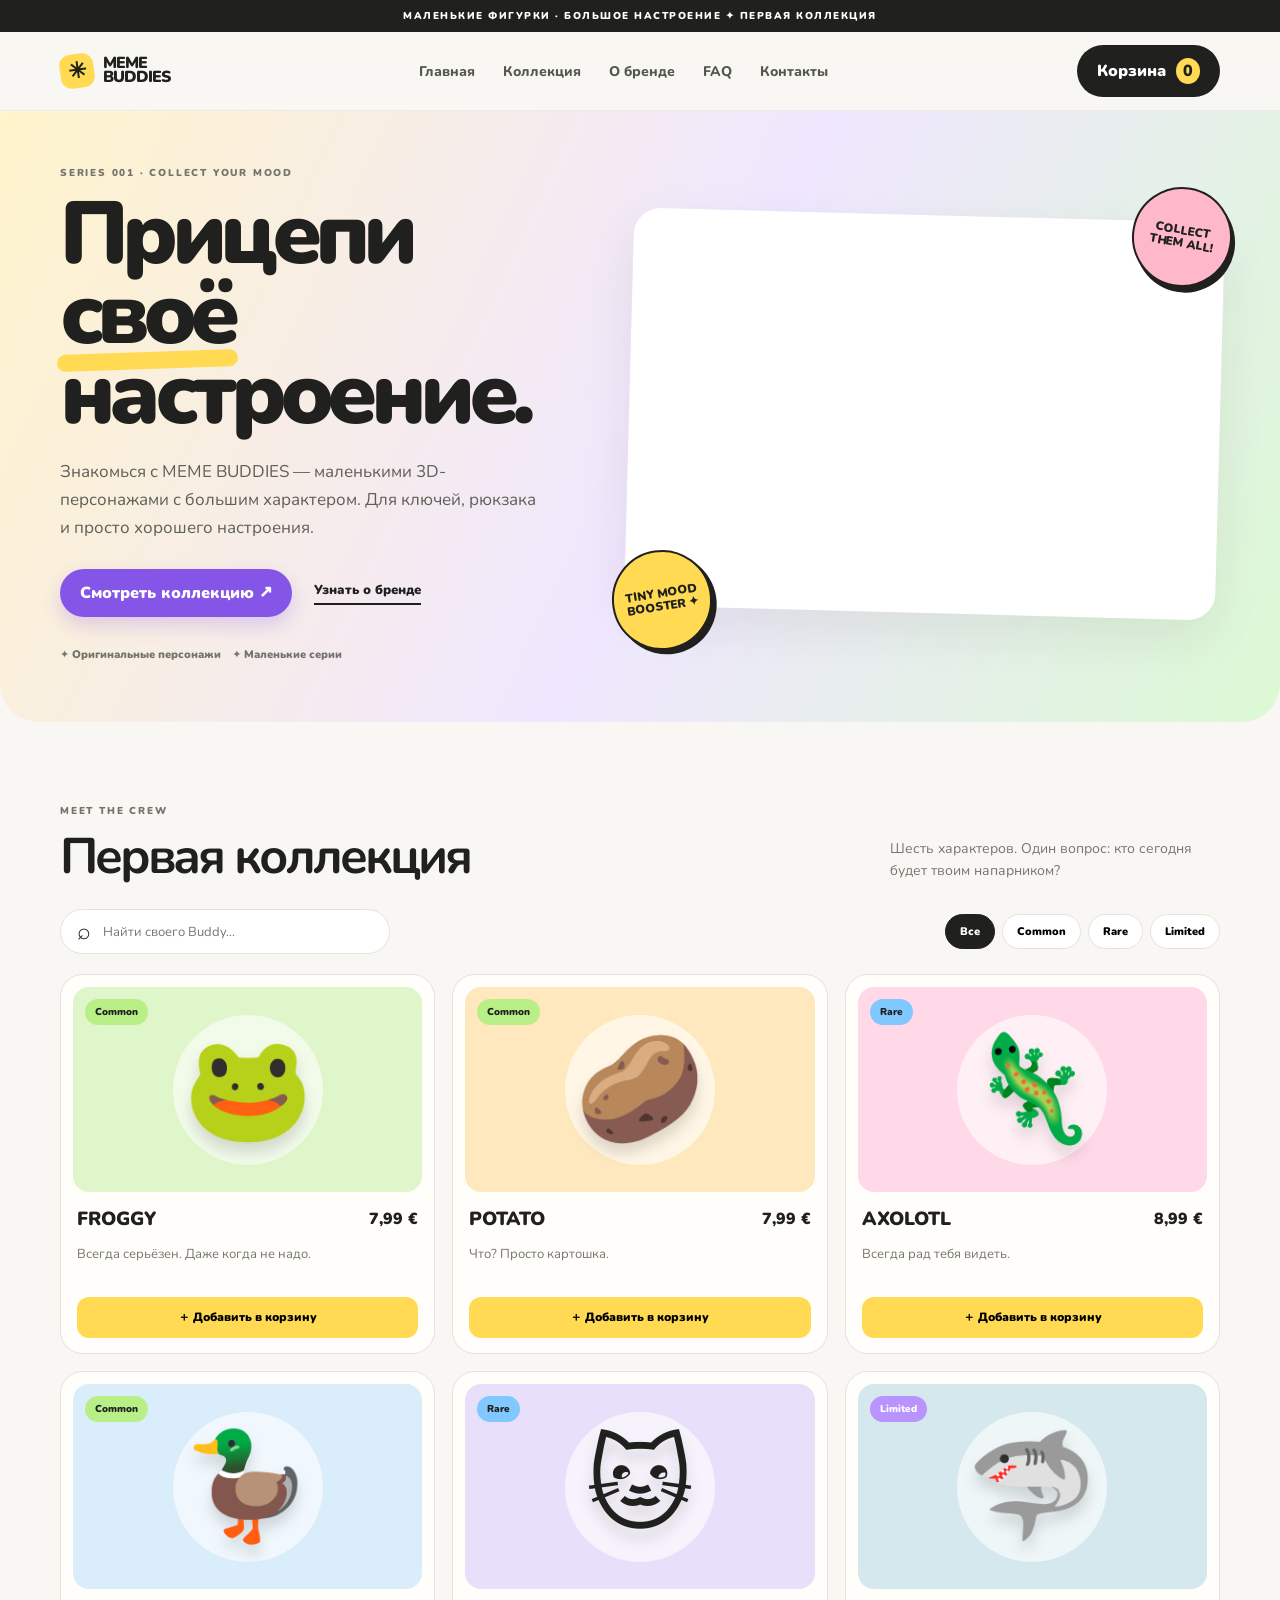
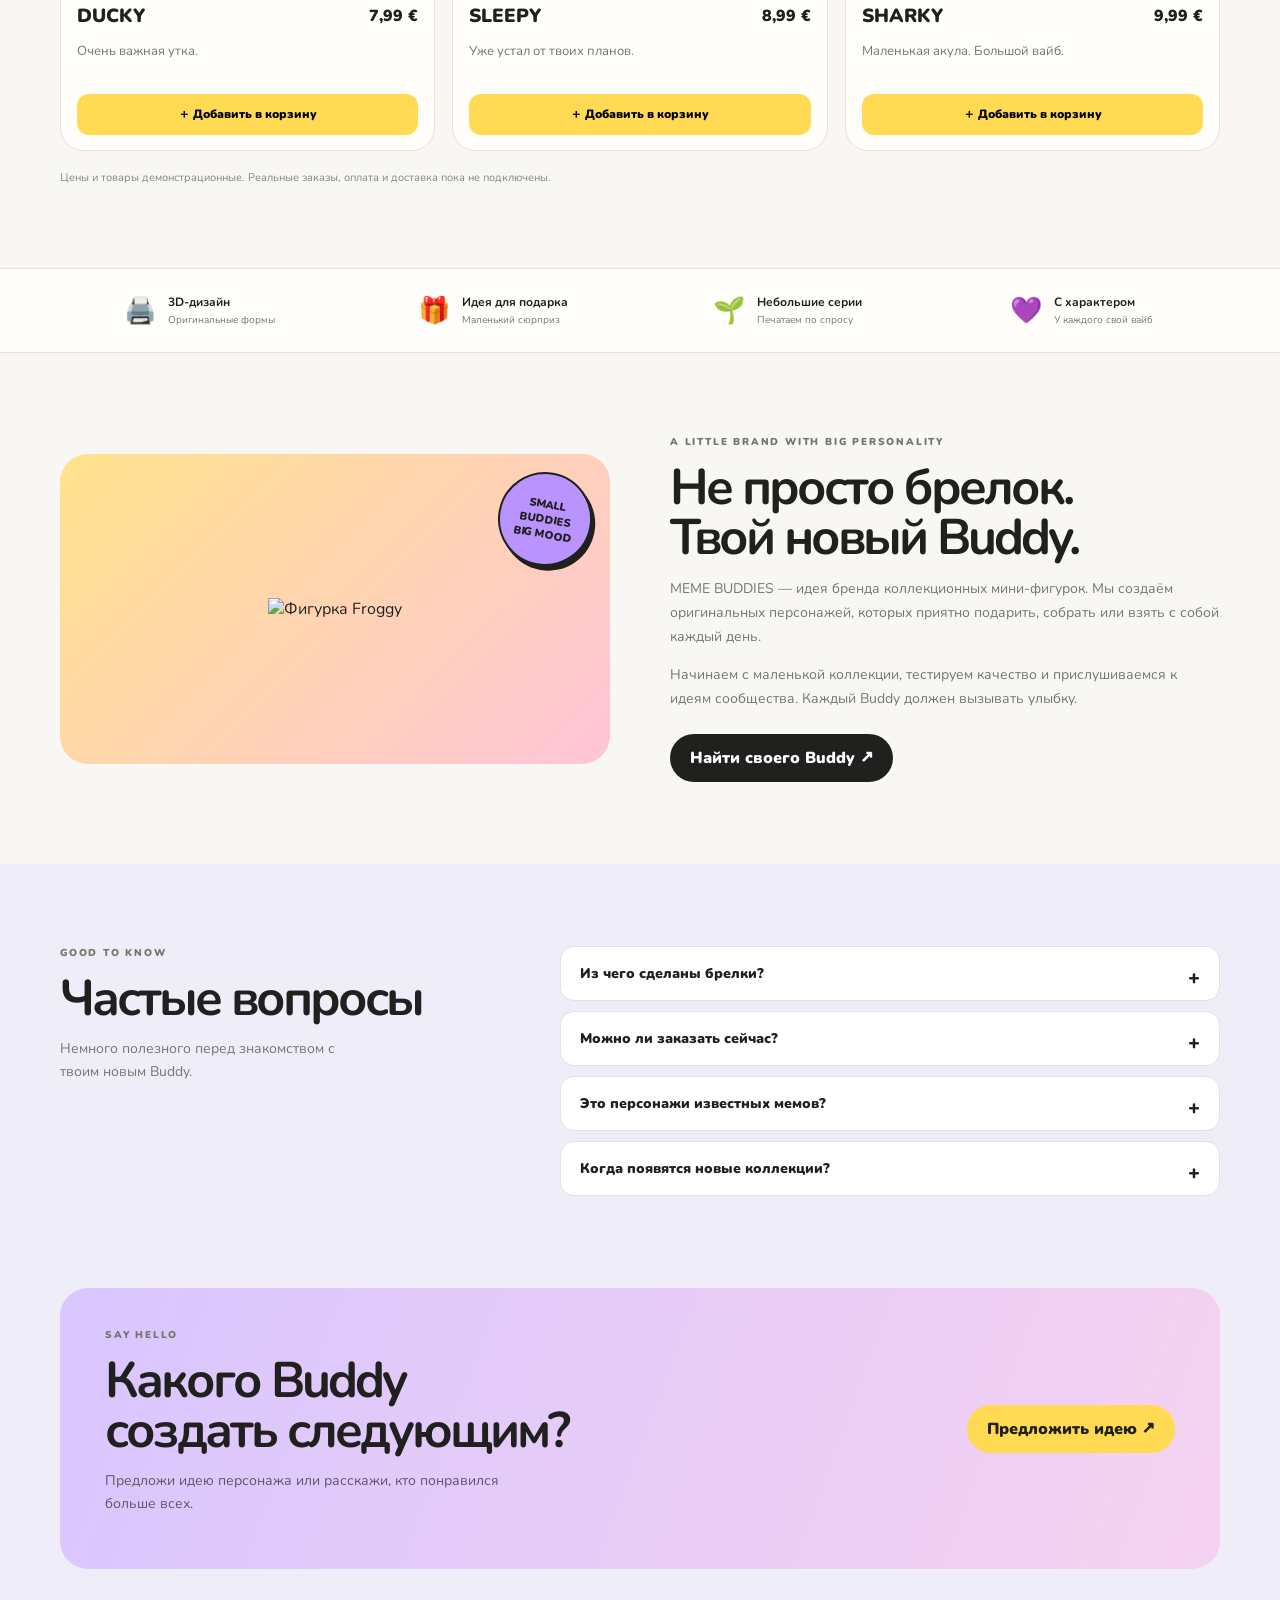
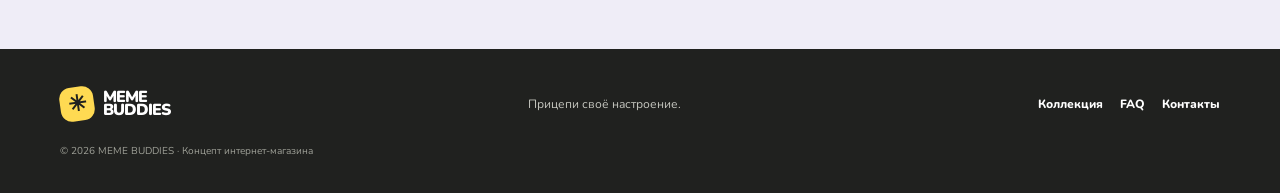
==== commit 24271ecf: "Upgrade MEME BUDDIES storefront" ====
--- a/index.html
+++ b/index.html
@@ -20,7 +20,7 @@
 <div class="shop-tools"><label class="search-box"><span>⌕</span><input id="searchInput" type="search" placeholder="Найти своего Buddy..." aria-label="Поиск товаров"></label><div class="filters"><button class="filter active" data-filter="all">Все</button><button class="filter" data-filter="common">Common</button><button class="filter" data-filter="rare">Rare</button><button class="filter" data-filter="limited">Limited</button></div></div>
 <div class="product-grid" id="productGrid" aria-live="polite"></div><p class="demo-note">Цены и товары демонстрационные. Реальные заказы, оплата и доставка пока не подключены.</p></div></section>
 <section class="perks-section"><div class="container perks"><div class="perk"><span>🖨️</span><div><b>3D-дизайн</b><small>Оригинальные формы</small></div></div><div class="perk"><span>🎁</span><div><b>Идея для подарка</b><small>Маленький сюрприз</small></div></div><div class="perk"><span>🌱</span><div><b>Небольшие серии</b><small>Печатаем по спросу</small></div></div><div class="perk"><span>💜</span><div><b>С характером</b><small>У каждого свой вайб</small></div></div></div></section>
-<section class="section" id="about"><div class="container about-grid"><div class="about-art"><div class="about-sticker">SMALL<br>BUDDIES<br>BIG MOOD</div><div class="about-emoji">🐸 🐱 🦆</div></div><div><p class="eyebrow">A LITTLE BRAND WITH BIG PERSONALITY</p><h2>Не просто брелок.<br>Твой новый Buddy.</h2><p>MEME BUDDIES — идея бренда коллекционных мини-фигурок. Мы создаём оригинальных персонажей, которых приятно подарить, собрать или взять с собой каждый день.</p><p>Начинаем с маленькой коллекции, тестируем качество и прислушиваемся к идеям сообщества. Каждый Buddy должен вызывать улыбку.</p><a class="button button-dark" href="#shop">Найти своего Buddy ↗</a></div></div></section>
+<section class="section" id="about"><div class="container about-grid"><div class="about-art"><div class="about-sticker">SMALL<br>BUDDIES<br>BIG MOOD</div><img class="about-product-photo" src="assets/products/froggy.svg" alt="Фигурка Froggy" loading="lazy"></div><div><p class="eyebrow">A LITTLE BRAND WITH BIG PERSONALITY</p><h2>Не просто брелок.<br>Твой новый Buddy.</h2><p>MEME BUDDIES — идея бренда коллекционных мини-фигурок. Мы создаём оригинальных персонажей, которых приятно подарить, собрать или взять с собой каждый день.</p><p>Начинаем с маленькой коллекции, тестируем качество и прислушиваемся к идеям сообщества. Каждый Buddy должен вызывать улыбку.</p><a class="button button-dark" href="#shop">Найти своего Buddy ↗</a></div></div></section>
 <section class="faq-section section" id="faq"><div class="container faq-grid"><div><p class="eyebrow">GOOD TO KNOW</p><h2>Частые вопросы</h2><p class="section-sub">Немного полезного перед знакомством с твоим новым Buddy.</p></div><div class="faq-list">
 <details><summary>Из чего сделаны брелки?</summary><p>Концепция предполагает 3D-печать пластиком PLA. Материал, прочность и финиш конкретных изделий нужно подтвердить после тестовых образцов.</p></details>
 <details><summary>Можно ли заказать сейчас?</summary><p>Пока сайт — демонстрационный проект. Корзина сохраняет выбранные товары, но оформление заказов и приём платежей ещё не подключены.</p></details>
